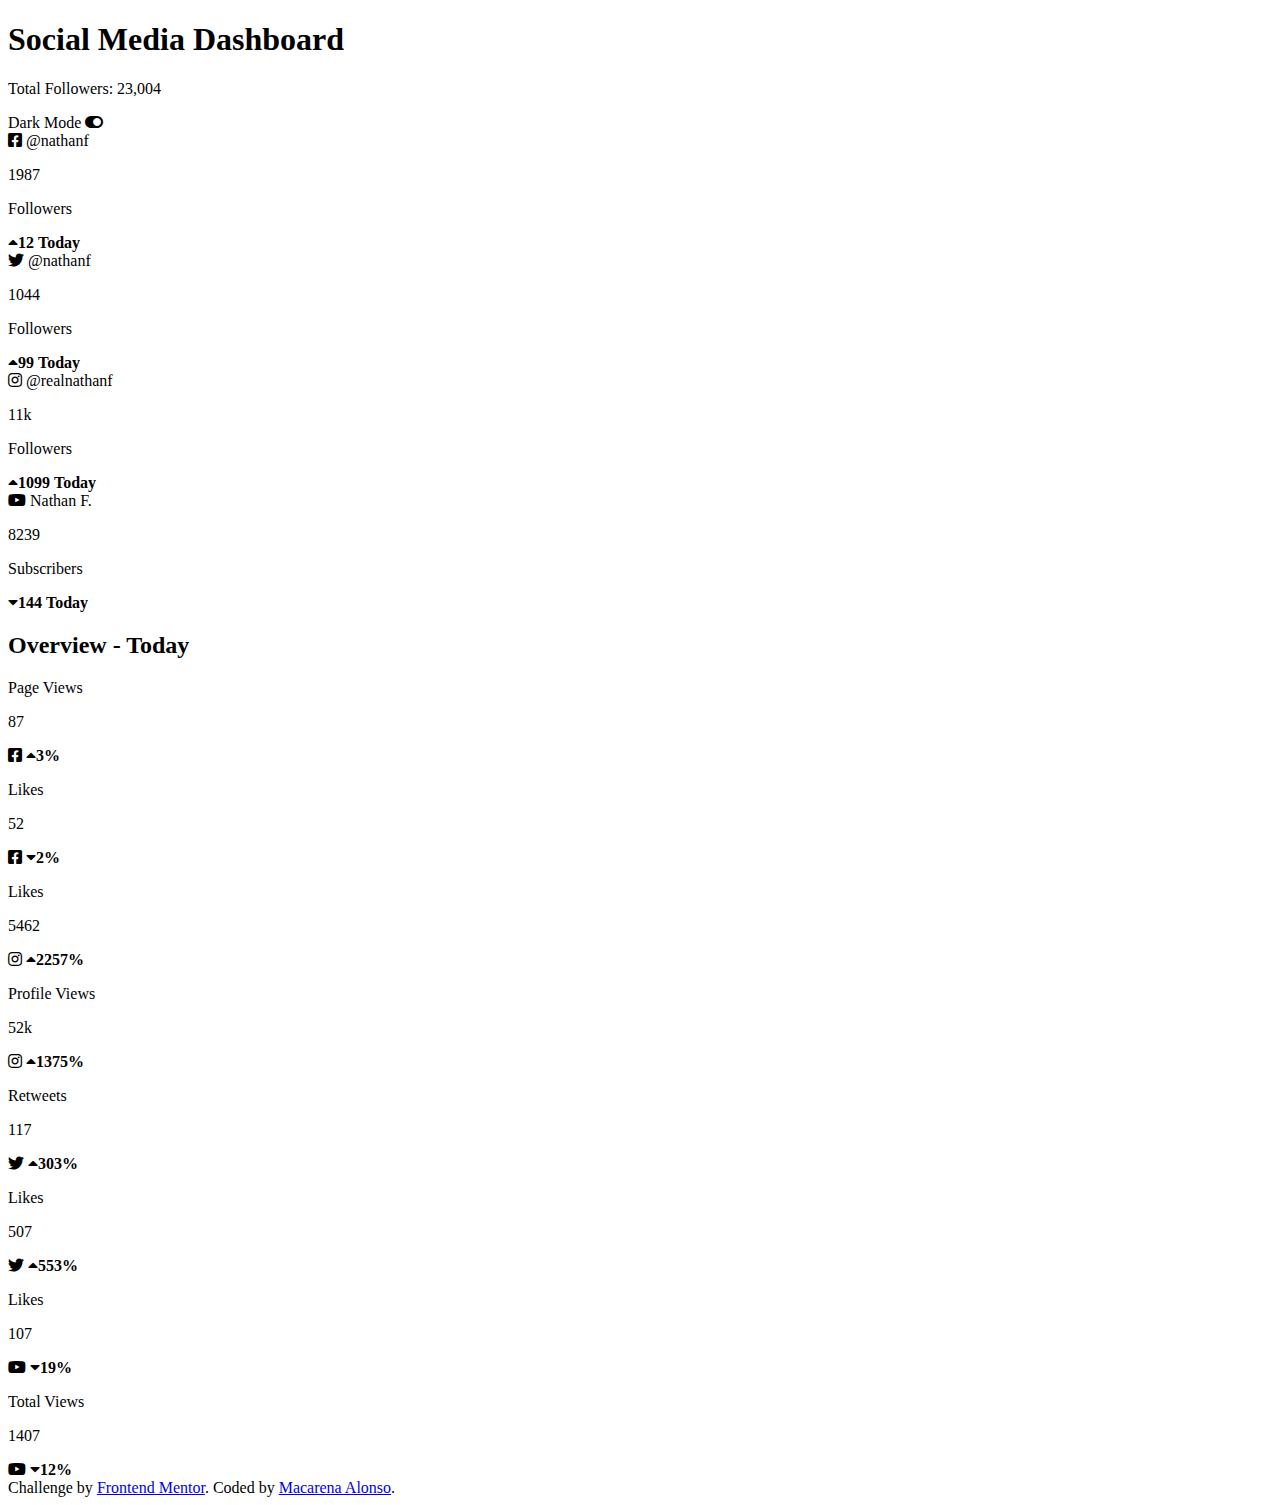
==== index.html @ 667825e0 "Rename file" ====
<!DOCTYPE html>
<html lang="en">
<head>
  <meta charset="UTF-8">
  <meta name="viewport" content="width=device-width, initial-scale=1.0">
  <link rel="stylesheet" type="text/css" href="styles.css">
  <link href="https://fonts.googleapis.com/css2?family=Inter:wght@400;700&display=swap" rel="stylesheet">
  <link rel="stylesheet" href="https://use.fontawesome.com/releases/v5.6.3/css/all.css">
  <!--<link rel="icon" type="image/png" sizes="32x32" href="./images/favicon-32x32.png">-->
  
  <title>Frontend Mentor | [Social media dashboard with theme switcher]</title>

  <!--<style>
    .attribution { font-size: 11px; text-align: center; }
    .attribution a { color: hsl(228, 45%, 44%); }
  </style>-->
</head>

<body>

    <div class=""></div>

    <header>
        <h1 class=" ">Social Media Dashboard</h1>
        <p>Total Followers: 23,004</p>
        <div>
        <span>Dark Mode</span>
        <i class="fas fa-toggle-on"></i>
        </div>
    </header>

    <div>
        <div>
            <div>
                <i class="fab fa-facebook-square"></i>
                <span>@nathanf</span>
            </div>
            <p>1987</p>
            <p>Followers</p>
            <i class="fas fa-caret-up">12 Today</i>
        </div>

        <div>
            <div>
                <i class="fab fa-twitter"></i>
                <span>@nathanf</span>
            </div>
            <p>1044</p>
            <p>Followers</p>
            <i class="fas fa-caret-up">99 Today</i>
        </div>

        <div>
            <div>
                <i class="fab fa-instagram"></i>
                <span>@realnathanf</span>
            </div>
            <p>11k</p>
            <p>Followers</p>
            <i class="fas fa-caret-up">1099 Today</i>
        </div>

        <div>
            <div>
                <i class="fab fa-youtube"></i>
                <span>Nathan F.</span>
            </div>
            <p>8239</p>
            <p>Subscribers</p>
            <i class="fas fa-caret-down">144 Today</i>
        </div>
    </div>
 
    <h2>Overview - Today</h2>

    <div>
        <div>
            <p>Page Views</p>
            <p>87</p>
            <i class="fab fa-facebook-square"></i>
            <i class="fas fa-caret-up">3%</i>
        </div>

        <div>
            <p>Likes</p>
            <p>52</p>
            <i class="fab fa-facebook-square"></i>
            <i class="fas fa-caret-down">2%</i>
        </div>

        <div>
            <p>Likes</p>
            <p>5462</p>
            <i class="fab fa-instagram"></i>
            <i class="fas fa-caret-up">2257%</i>
        </div>

        <div>
            <p>Profile Views</p>
            <p>52k</p>
            <i class="fab fa-instagram"></i>
            <i class="fas fa-caret-up">1375%</i>
        </div>

        <div>
            <p>Retweets</p>
            <p>117</p>
            <i class="fab fa-twitter"></i>
            <i class="fas fa-caret-up">303%</i>
        </div>

        <div>
            <p>Likes</p>
            <p>507</p>
            <i class="fab fa-twitter"></i>
            <i class="fas fa-caret-up">553%</i>
        </div>

        <div>
            <p>Likes</p>
            <p>107</p>
            <i class="fab fa-youtube"></i>
            <i class="fas fa-caret-down">19%</i>
        </div>

        <div>
            <p>Total Views</p>
            <p>1407</p>
            <i class="fab fa-youtube"></i>
            <i class="fas fa-caret-down">12%</i>
        </div>
    </div>


  <div class="attribution">
    Challenge by <a href="https://www.frontendmentor.io?ref=challenge" target="_blank">Frontend Mentor</a>. 
    Coded by <a href="#">Macarena Alonso</a>.
  </div>
</body>
</html>
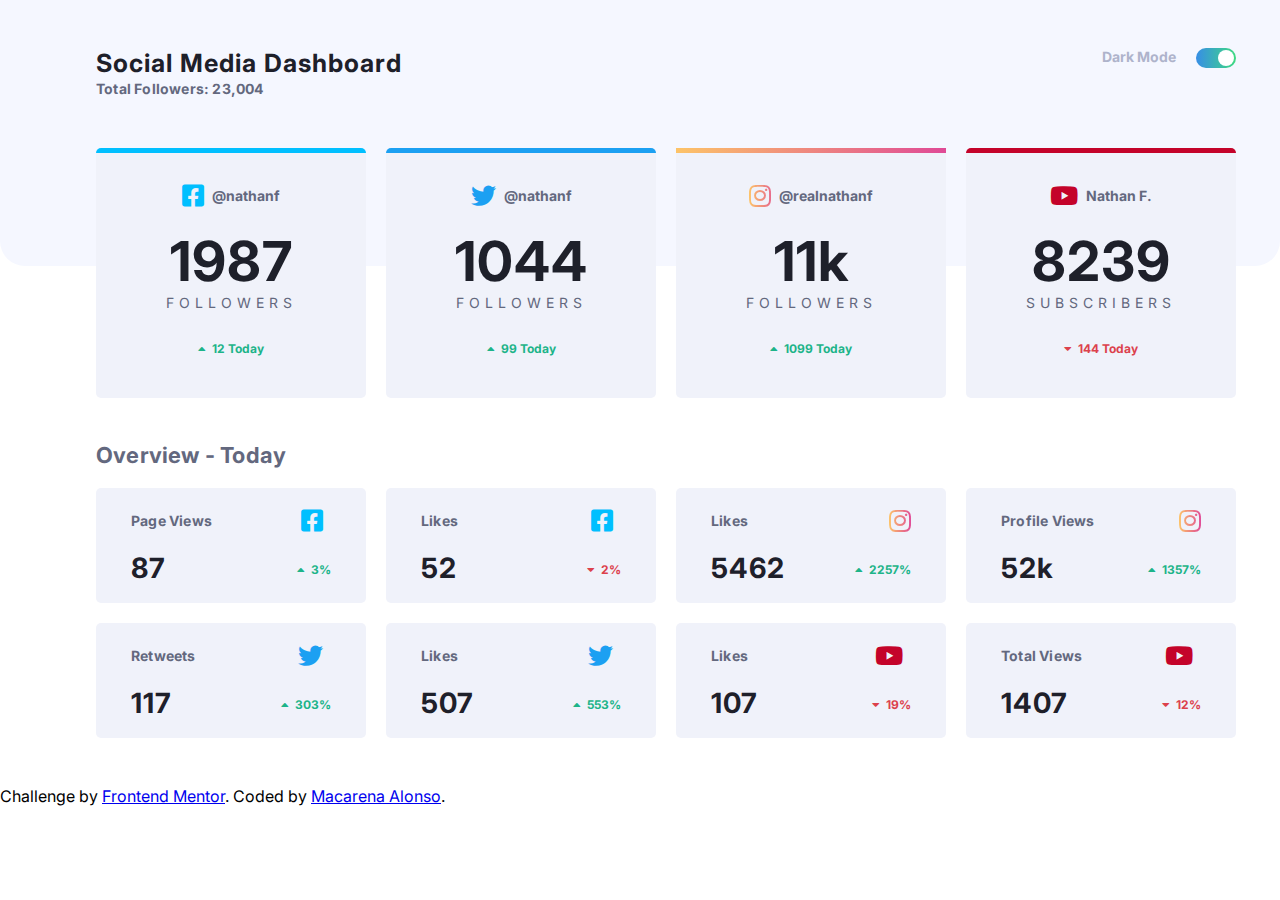
==== commit f53b5d7e: "colors and structure" ====
--- a/index.html
+++ b/index.html
@@ -17,120 +17,186 @@
 </head>
 
 <body>
-
-    <div class=""></div>
-
-    <header>
-        <h1 class=" ">Social Media Dashboard</h1>
-        <p>Total Followers: 23,004</p>
-        <div>
-        <span>Dark Mode</span>
-        <i class="fas fa-toggle-on"></i>
+    <main class="container">
+
+        <h1 >Social Media Dashboard</h1>
+        <p class="sub-header">Total Followers: 23,004</p>
+        <div class="toggle">
+            <p class="toggleText">Dark Mode</p>
+            <button class="switch" id="switch"></button>
         </div>
-    </header>
-
-    <div>
-        <div>
-            <div>
+
+    <div class="cards">
+       <article class="facebook">
+            <div class="profile">
                 <i class="fab fa-facebook-square"></i>
                 <span>@nathanf</span>
             </div>
-            <p>1987</p>
-            <p>Followers</p>
-            <i class="fas fa-caret-up">12 Today</i>
-        </div>
-
-        <div>
-            <div>
+            <p class="number">1987</p>
+            <p class="follower">Followers</p>
+            <div class="today">
+                <i class="fas fa-caret-up"></i>
+                <span> 12 Today</span>
+            </div>
+       </article>
+
+
+        <article class="twitter">
+            <div class="profile">
                 <i class="fab fa-twitter"></i>
                 <span>@nathanf</span>
             </div>
-            <p>1044</p>
-            <p>Followers</p>
-            <i class="fas fa-caret-up">99 Today</i>
-        </div>
-
-        <div>
-            <div>
+            <p class="number">1044</p>
+            <p class="follower">Followers</p>
+            <div class="today">
+                <i class="fas fa-caret-up"></i>
+                <span> 99 Today</span>
+            </div>
+        </article>
+        
+        <article class="instagram">
+            <div class="profile">
                 <i class="fab fa-instagram"></i>
                 <span>@realnathanf</span>
             </div>
-            <p>11k</p>
-            <p>Followers</p>
-            <i class="fas fa-caret-up">1099 Today</i>
-        </div>
-
-        <div>
-            <div>
+            <p class="number">11k</p>
+            <p class="follower">Followers</p>
+            <div class="today">
+                <i class="fas fa-caret-up"></i>
+                <span> 1099 Today</span>
+            </div>
+        </article>
+
+        <article class="youtube">
+            <div class="profile">
                 <i class="fab fa-youtube"></i>
                 <span>Nathan F.</span>
             </div>
-            <p>8239</p>
-            <p>Subscribers</p>
-            <i class="fas fa-caret-down">144 Today</i>
-        </div>
+            <p class="number">8239</p>
+            <p class="follower">Subscribers</p>
+            <div class="today">
+                <i class="fas fa-caret-down"></i>
+                <span> 144 Today</span>
+            </div>
+        </article>
     </div>
  
     <h2>Overview - Today</h2>
 
-    <div>
-        <div>
-            <p>Page Views</p>
-            <p>87</p>
+    <aside class="cardsOverview">
+        <article class="smallCard-fa">
+            <div class="cardTop">
+            <p class="cardHeading">Page Views</p>
             <i class="fab fa-facebook-square"></i>
-            <i class="fas fa-caret-up">3%</i>
-        </div>
-
-        <div>
-            <p>Likes</p>
-            <p>52</p>
+            </div>
+            <div class="cardBottom">
+            <p class="cardNumber">87</p>
+            <div class="upDown">
+                <i class="fas fa-caret-up"></i>
+                <span> 3%</span>
+            </div>
+            </div>
+        </article>
+
+        <article class="smallCard-fa2">
+            <div class="cardTop">
+            <p class="cardHeading">Likes</p>
             <i class="fab fa-facebook-square"></i>
-            <i class="fas fa-caret-down">2%</i>
-        </div>
-
-        <div>
-            <p>Likes</p>
-            <p>5462</p>
+            </div>
+            <div class="cardBottom">
+            <p class="cardNumber">52</p>
+            <div class="upDown">
+                <i class="fas fa-caret-down"></i>
+                <span> 2%</span>
+            </div>
+            </div>
+        </article>
+
+        <article class="smallCard-inst">
+            <div class="cardTop">
+            <p class="cardHeading">Likes</p>
             <i class="fab fa-instagram"></i>
-            <i class="fas fa-caret-up">2257%</i>
-        </div>
-
-        <div>
-            <p>Profile Views</p>
-            <p>52k</p>
+            </div>
+            <div class="cardBottom">
+            <p class="cardNumber">5462</p>
+            <div class="upDown">
+                <i class="fas fa-caret-up"></i>
+                <span> 2257%</span>
+            </div>
+            </div>
+        </article>
+
+        <article class="smallCard-inst2">
+            <div class="cardTop">
+            <p class="cardHeading">Profile Views</p>
             <i class="fab fa-instagram"></i>
-            <i class="fas fa-caret-up">1375%</i>
-        </div>
-
-        <div>
-            <p>Retweets</p>
-            <p>117</p>
+            </div>
+            <div class="cardBottom">
+            <p class="cardNumber">52k</p>
+            <div class="upDown">
+                <i class="fas fa-caret-up"></i>
+                <span> 1357%</span>
+            </div>
+            </div>
+        </article>
+
+        <article class="smallCard-tw">
+            <div class="cardTop">
+            <p class="cardHeading">Retweets</p>
             <i class="fab fa-twitter"></i>
-            <i class="fas fa-caret-up">303%</i>
-        </div>
-
-        <div>
-            <p>Likes</p>
-            <p>507</p>
+            </div>
+            <div class="cardBottom">
+            <p class="cardNumber">117</p>
+            <div class="upDown">
+                <i class="fas fa-caret-up"></i>
+                <span> 303%</span>
+            </div>
+            </div>
+        </article>
+
+        <article class="smallCard-tw2">
+            <div class="cardTop">
+            <p class="cardHeading">Likes</p>
             <i class="fab fa-twitter"></i>
-            <i class="fas fa-caret-up">553%</i>
-        </div>
-
-        <div>
-            <p>Likes</p>
-            <p>107</p>
+            </div>
+            <div class="cardBottom">
+            <p class="cardNumber">507</p>
+            <div class="upDown">
+                <i class="fas fa-caret-up"></i>
+                <span> 553%</span>
+            </div>
+            </div>
+        </article>
+
+        <article class="smallCard-yt">
+            <div class="cardTop">
+            <p class="cardHeading">Likes</p>
             <i class="fab fa-youtube"></i>
-            <i class="fas fa-caret-down">19%</i>
-        </div>
-
-        <div>
-            <p>Total Views</p>
-            <p>1407</p>
+            </div>
+            <div class="cardBottom">
+            <p class="cardNumber">107</p>
+            <div class="upDown">
+                <i class="fas fa-caret-down"></i>
+                <span> 19%</span>
+            </div>
+            </div>
+        </article>
+
+        <article class="smallCard-yt2">
+            <div class="cardTop">
+            <p class="cardHeading">Total Views</p>
             <i class="fab fa-youtube"></i>
-            <i class="fas fa-caret-down">12%</i>
-        </div>
-    </div>
-
+            </div>
+            <div class="cardBottom">
+            <p class="cardNumber">1407</p>
+            <div class="upDown">
+                <i class="fas fa-caret-down"></i>
+                <span> 12%</span>
+            </div>
+            </div>
+        </article>
+
+</main>
 
   <div class="attribution">
     Challenge by <a href="https://www.frontendmentor.io?ref=challenge" target="_blank">Frontend Mentor</a>. 
--- a/styles.css
+++ b/styles.css
@@ -0,0 +1,794 @@
+* {
+  margin: 0;
+  padding: 0; }
+
+body {
+  background: white;
+  position: relative;
+  font-family: 'Inter', sans-serif;
+  margin: 0; }
+
+body:before {
+  margin: 0;
+  content: "";
+  position: absolute;
+  top: 0;
+  bottom: 67%;
+  left: 0;
+  right: 0;
+  background: #f5f7ff;
+  border-bottom-left-radius: 25px;
+  border-bottom-right-radius: 25px;
+  z-index: -1; }
+
+.container {
+  box-sizing: border-box;
+  display: grid;
+  grid-template-columns: repeat(4, 270px);
+  grid-template-rows: 80px 250px 50px 250px;
+  grid-gap: 20px;
+  padding: 3em 6em;
+  max-width: 1200px; }
+  .container h1 {
+    color: #1e202a;
+    font-size: 25px;
+    font-weight: 700;
+    letter-spacing: 1px;
+    grid-column: 1 / span 3;
+    grid-row: 1;
+    justify-self: start;
+    align-self: flex-start; }
+  .container .sub-header {
+    color: #63687e;
+    font-size: 14px;
+    font-weight: 700;
+    grid-column: 1;
+    grid-row: 1;
+    justify-self: start;
+    align-self: center;
+    letter-spacing: 0.2px; }
+  .container .toggle {
+    grid-column: 4;
+    grid-row: 1;
+    justify-self: end;
+    align-self: baseline;
+    color: #aeb3cb;
+    display: flex;
+    flex-flow: row;
+    justify-content: center; }
+    .container .toggle .toggleText {
+      padding-right: 10px;
+      padding-bottom: 10px;
+      font-weight: 700;
+      font-size: 14px;
+      align-self: center; }
+    .container .toggle .switch {
+      padding-bottom: 10px;
+      margin-left: 10px;
+      background-image: linear-gradient(to right, #378EE6, #3EDA81);
+      border-radius: 62em;
+      width: 40px;
+      height: 20px;
+      border: none;
+      position: relative;
+      cursor: pointer;
+      outline: none; }
+    .container .toggle .switch:after {
+      content: "";
+      display: block;
+      width: 16px;
+      height: 16px;
+      background-color: white;
+      position: absolute;
+      top: 2px;
+      bottom: 2px;
+      right: 2px;
+      left: unset;
+      border-radius: 100px; }
+  .container .cards {
+    grid-column: 1 / span 4;
+    grid-row: 2;
+    justify-self: start;
+    align-self: flex-start;
+    display: grid;
+    grid-template-columns: repeat(4, 270px);
+    grid-row: 250px;
+    grid-gap: 20px; }
+    .container .cards .facebook {
+      grid-column: 1;
+      box-sizing: border-box;
+      background-color: #f0f2fa;
+      width: 270px;
+      height: 250px;
+      border-radius: 5px;
+      border-top: 5px solid deepskyblue;
+      padding: 30px 50px; }
+      .container .cards .facebook .profile {
+        display: flex;
+        flex-flow: row nowrap;
+        justify-content: center;
+        align-items: center; }
+        .container .cards .facebook .profile i {
+          color: deepskyblue;
+          font-size: 25px;
+          padding-right: 8px; }
+        .container .cards .facebook .profile span {
+          color: #63687e;
+          font-size: 14px;
+          font-weight: 700; }
+      .container .cards .facebook .number {
+        color: #1e202a;
+        font-size: 55px;
+        font-weight: 700;
+        letter-spacing: 1px;
+        text-align: center;
+        padding-top: 20px; }
+      .container .cards .facebook .follower {
+        color: #63687e;
+        font-size: 14px;
+        text-transform: uppercase;
+        font-weight: 400;
+        letter-spacing: 5px;
+        text-align: center; }
+      .container .cards .facebook .today {
+        display: flex;
+        flex-flow: row nowrap;
+        justify-content: center;
+        align-items: center;
+        padding-top: 30px; }
+        .container .cards .facebook .today i {
+          color: #1db489;
+          font-size: 12px;
+          padding-right: 6px; }
+        .container .cards .facebook .today span {
+          color: #1db489;
+          font-size: 12px;
+          font-weight: 700; }
+    .container .cards .twitter {
+      grid-column: 2;
+      box-sizing: border-box;
+      background-color: #f0f2fa;
+      width: 270px;
+      height: 250px;
+      border-radius: 5px;
+      border-top: 5px solid #1ca0f2;
+      padding: 30px 50px; }
+      .container .cards .twitter .profile {
+        display: flex;
+        flex-flow: row nowrap;
+        justify-content: center;
+        align-items: center; }
+        .container .cards .twitter .profile i {
+          color: #1ca0f2;
+          font-size: 25px;
+          padding-right: 8px; }
+        .container .cards .twitter .profile span {
+          color: #63687e;
+          font-size: 14px;
+          font-weight: 700; }
+      .container .cards .twitter .number {
+        color: #1e202a;
+        font-size: 55px;
+        font-weight: 700;
+        letter-spacing: 1px;
+        text-align: center;
+        padding-top: 20px; }
+      .container .cards .twitter .follower {
+        color: #63687e;
+        font-size: 14px;
+        text-transform: uppercase;
+        font-weight: 400;
+        letter-spacing: 5px;
+        text-align: center; }
+      .container .cards .twitter .today {
+        display: flex;
+        flex-flow: row nowrap;
+        justify-content: center;
+        align-items: center;
+        padding-top: 30px; }
+        .container .cards .twitter .today i {
+          color: #1db489;
+          font-size: 12px;
+          padding-right: 6px; }
+        .container .cards .twitter .today span {
+          color: #1db489;
+          font-size: 12px;
+          font-weight: 700; }
+    .container .cards .instagram {
+      grid-column: 3;
+      box-sizing: border-box;
+      background-color: #f0f2fa;
+      width: 270px;
+      height: 250px;
+      border-radius: 5px;
+      border-top: 5px solid;
+      border-image: linear-gradient(to right, #FDC468, #DF4996);
+      border-image-slice: 1;
+      padding: 30px 50px; }
+      .container .cards .instagram .profile {
+        display: flex;
+        flex-flow: row nowrap;
+        justify-content: center;
+        align-items: center; }
+        .container .cards .instagram .profile i {
+          color: #DF4996;
+          background: linear-gradient(to right, #FDC468, #DF4996);
+          -webkit-background-clip: text;
+          -moz-background-clip: text;
+          -webkit-text-fill-color: transparent;
+          -moz-text-fill-color: transparent;
+          font-size: 25px;
+          padding-right: 8px; }
+        .container .cards .instagram .profile span {
+          color: #63687e;
+          font-size: 14px;
+          font-weight: 700; }
+      .container .cards .instagram .number {
+        color: #1e202a;
+        font-size: 55px;
+        font-weight: 700;
+        letter-spacing: 1px;
+        text-align: center;
+        padding-top: 20px; }
+      .container .cards .instagram .follower {
+        color: #63687e;
+        font-size: 14px;
+        text-transform: uppercase;
+        font-weight: 400;
+        letter-spacing: 5px;
+        text-align: center; }
+      .container .cards .instagram .today {
+        display: flex;
+        flex-flow: row nowrap;
+        justify-content: center;
+        align-items: center;
+        padding-top: 30px; }
+        .container .cards .instagram .today i {
+          color: #1db489;
+          font-size: 12px;
+          padding-right: 6px; }
+        .container .cards .instagram .today span {
+          color: #1db489;
+          font-size: 12px;
+          font-weight: 700; }
+    .container .cards .youtube {
+      grid-column: 4;
+      box-sizing: border-box;
+      background-color: #f0f2fa;
+      width: 270px;
+      height: 250px;
+      border-radius: 5px;
+      border-top: 5px solid #c4032a;
+      padding: 30px 50px; }
+      .container .cards .youtube .profile {
+        display: flex;
+        flex-flow: row nowrap;
+        justify-content: center;
+        align-items: center; }
+        .container .cards .youtube .profile i {
+          color: #c4032a;
+          font-size: 25px;
+          padding-right: 8px; }
+        .container .cards .youtube .profile span {
+          color: #63687e;
+          font-size: 14px;
+          font-weight: 700; }
+      .container .cards .youtube .number {
+        color: #1e202a;
+        font-size: 55px;
+        font-weight: 700;
+        letter-spacing: 1px;
+        text-align: center;
+        padding-top: 20px; }
+      .container .cards .youtube .follower {
+        color: #63687e;
+        font-size: 14px;
+        text-transform: uppercase;
+        font-weight: 400;
+        letter-spacing: 5px;
+        text-align: center; }
+      .container .cards .youtube .today {
+        display: flex;
+        flex-flow: row nowrap;
+        justify-content: center;
+        align-items: center;
+        padding-top: 30px; }
+        .container .cards .youtube .today i {
+          color: #dc414c;
+          font-size: 12px;
+          padding-right: 6px; }
+        .container .cards .youtube .today span {
+          color: #dc414c;
+          font-size: 12px;
+          font-weight: 700; }
+  .container h2 {
+    color: #63687e;
+    font-size: 22px;
+    font-weight: 700;
+    grid-column: 1;
+    grid-row: 3;
+    justify-self: start;
+    align-self: flex-end;
+    padding-top: 15px;
+    letter-spacing: 0.2px; }
+  .container .cardsOverview {
+    grid-column: 1 / span 4;
+    grid-row: 4;
+    justify-self: start;
+    align-self: flex-start;
+    display: grid;
+    grid-template-columns: repeat(4, 270px);
+    grid-template-rows: repeat(2, 115px);
+    grid-gap: 20px; }
+    .container .cardsOverview .smallCard-fa {
+      grid-column: 1;
+      grid-row: 1;
+      box-sizing: border-box;
+      background-color: #f0f2fa;
+      width: 270px;
+      height: 115px;
+      border-radius: 5px;
+      padding: 20px 35px; }
+      .container .cardsOverview .smallCard-fa .cardTop {
+        display: flex;
+        flex-flow: row nowrap;
+        justify-content: space-between;
+        align-items: center; }
+        .container .cardsOverview .smallCard-fa .cardTop .cardHeading {
+          color: #63687e;
+          font-size: 14px;
+          font-weight: 700;
+          grid-column: 1;
+          grid-row: 1;
+          justify-self: start;
+          align-self: center;
+          letter-spacing: 0.2px; }
+        .container .cardsOverview .smallCard-fa .cardTop i {
+          color: deepskyblue;
+          font-size: 25px;
+          padding-right: 8px; }
+      .container .cardsOverview .smallCard-fa .cardBottom {
+        display: flex;
+        flex-flow: row nowrap;
+        justify-content: space-between;
+        align-items: center;
+        padding-top: 18px; }
+        .container .cardsOverview .smallCard-fa .cardBottom .cardNumber {
+          color: #1e202a;
+          font-size: 28px;
+          font-weight: 700;
+          letter-spacing: 1px;
+          text-align: left; }
+        .container .cardsOverview .smallCard-fa .cardBottom .upDown {
+          display: flex;
+          flex-flow: row nowrap;
+          justify-content: center;
+          align-items: center;
+          padding-top: 3px; }
+          .container .cardsOverview .smallCard-fa .cardBottom .upDown i {
+            color: #1db489;
+            font-size: 12px;
+            padding-right: 6px; }
+          .container .cardsOverview .smallCard-fa .cardBottom .upDown span {
+            color: #1db489;
+            font-size: 12px;
+            font-weight: 700; }
+    .container .cardsOverview .smallCard-fa2 {
+      grid-column: 2;
+      grid-row: 1;
+      box-sizing: border-box;
+      background-color: #f0f2fa;
+      width: 270px;
+      height: 115px;
+      border-radius: 5px;
+      padding: 20px 35px; }
+      .container .cardsOverview .smallCard-fa2 .cardTop {
+        display: flex;
+        flex-flow: row nowrap;
+        justify-content: space-between;
+        align-items: center; }
+        .container .cardsOverview .smallCard-fa2 .cardTop .cardHeading {
+          color: #63687e;
+          font-size: 14px;
+          font-weight: 700;
+          grid-column: 1;
+          grid-row: 1;
+          justify-self: start;
+          align-self: center;
+          letter-spacing: 0.2px; }
+        .container .cardsOverview .smallCard-fa2 .cardTop i {
+          color: deepskyblue;
+          font-size: 25px;
+          padding-right: 8px; }
+      .container .cardsOverview .smallCard-fa2 .cardBottom {
+        display: flex;
+        flex-flow: row nowrap;
+        justify-content: space-between;
+        align-items: center;
+        padding-top: 18px; }
+        .container .cardsOverview .smallCard-fa2 .cardBottom .cardNumber {
+          color: #1e202a;
+          font-size: 28px;
+          font-weight: 700;
+          letter-spacing: 1px;
+          text-align: left; }
+        .container .cardsOverview .smallCard-fa2 .cardBottom .upDown {
+          display: flex;
+          flex-flow: row nowrap;
+          justify-content: center;
+          align-items: center;
+          padding-top: 3px; }
+          .container .cardsOverview .smallCard-fa2 .cardBottom .upDown i {
+            color: #dc414c;
+            font-size: 12px;
+            padding-right: 6px; }
+          .container .cardsOverview .smallCard-fa2 .cardBottom .upDown span {
+            color: #dc414c;
+            font-size: 12px;
+            font-weight: 700; }
+    .container .cardsOverview .smallCard-inst {
+      grid-column: 3;
+      grid-row: 1;
+      box-sizing: border-box;
+      background-color: #f0f2fa;
+      width: 270px;
+      height: 115px;
+      border-radius: 5px;
+      padding: 20px 35px; }
+      .container .cardsOverview .smallCard-inst .cardTop {
+        display: flex;
+        flex-flow: row nowrap;
+        justify-content: space-between;
+        align-items: center; }
+        .container .cardsOverview .smallCard-inst .cardTop .cardHeading {
+          color: #63687e;
+          font-size: 14px;
+          font-weight: 700;
+          grid-column: 1;
+          grid-row: 1;
+          justify-self: start;
+          align-self: center;
+          letter-spacing: 0.2px; }
+        .container .cardsOverview .smallCard-inst .cardTop i {
+          color: #DF4996;
+          background: linear-gradient(to right, #FDC468, #DF4996);
+          -webkit-background-clip: text;
+          -moz-background-clip: text;
+          -webkit-text-fill-color: transparent;
+          -moz-text-fill-color: transparent;
+          font-size: 25px; }
+      .container .cardsOverview .smallCard-inst .cardBottom {
+        display: flex;
+        flex-flow: row nowrap;
+        justify-content: space-between;
+        align-items: center;
+        padding-top: 18px; }
+        .container .cardsOverview .smallCard-inst .cardBottom .cardNumber {
+          color: #1e202a;
+          font-size: 28px;
+          font-weight: 700;
+          letter-spacing: 1px;
+          text-align: left; }
+        .container .cardsOverview .smallCard-inst .cardBottom .upDown {
+          display: flex;
+          flex-flow: row nowrap;
+          justify-content: center;
+          align-items: center;
+          padding-top: 3px; }
+          .container .cardsOverview .smallCard-inst .cardBottom .upDown i {
+            color: #1db489;
+            font-size: 12px;
+            padding-right: 6px; }
+          .container .cardsOverview .smallCard-inst .cardBottom .upDown span {
+            color: #1db489;
+            font-size: 12px;
+            font-weight: 700; }
+    .container .cardsOverview .smallCard-inst2 {
+      grid-column: 4;
+      grid-row: 1;
+      box-sizing: border-box;
+      background-color: #f0f2fa;
+      width: 270px;
+      height: 115px;
+      border-radius: 5px;
+      padding: 20px 35px; }
+      .container .cardsOverview .smallCard-inst2 .cardTop {
+        display: flex;
+        flex-flow: row nowrap;
+        justify-content: space-between;
+        align-items: center; }
+        .container .cardsOverview .smallCard-inst2 .cardTop .cardHeading {
+          color: #63687e;
+          font-size: 14px;
+          font-weight: 700;
+          grid-column: 1;
+          grid-row: 1;
+          justify-self: start;
+          align-self: center;
+          letter-spacing: 0.2px; }
+        .container .cardsOverview .smallCard-inst2 .cardTop i {
+          color: #DF4996;
+          background: linear-gradient(to right, #FDC468, #DF4996);
+          -webkit-background-clip: text;
+          -moz-background-clip: text;
+          -webkit-text-fill-color: transparent;
+          -moz-text-fill-color: transparent;
+          font-size: 25px; }
+      .container .cardsOverview .smallCard-inst2 .cardBottom {
+        display: flex;
+        flex-flow: row nowrap;
+        justify-content: space-between;
+        align-items: center;
+        padding-top: 18px; }
+        .container .cardsOverview .smallCard-inst2 .cardBottom .cardNumber {
+          color: #1e202a;
+          font-size: 28px;
+          font-weight: 700;
+          letter-spacing: 1px;
+          text-align: left; }
+        .container .cardsOverview .smallCard-inst2 .cardBottom .upDown {
+          display: flex;
+          flex-flow: row nowrap;
+          justify-content: center;
+          align-items: center;
+          padding-top: 3px; }
+          .container .cardsOverview .smallCard-inst2 .cardBottom .upDown i {
+            color: #1db489;
+            font-size: 12px;
+            padding-right: 6px; }
+          .container .cardsOverview .smallCard-inst2 .cardBottom .upDown span {
+            color: #1db489;
+            font-size: 12px;
+            font-weight: 700; }
+    .container .cardsOverview .smallCard-tw {
+      grid-column: 1;
+      grid-row: 2;
+      box-sizing: border-box;
+      background-color: #f0f2fa;
+      width: 270px;
+      height: 115px;
+      border-radius: 5px;
+      padding: 20px 35px; }
+      .container .cardsOverview .smallCard-tw .cardTop {
+        display: flex;
+        flex-flow: row nowrap;
+        justify-content: space-between;
+        align-items: center; }
+        .container .cardsOverview .smallCard-tw .cardTop .cardHeading {
+          color: #63687e;
+          font-size: 14px;
+          font-weight: 700;
+          grid-column: 1;
+          grid-row: 1;
+          justify-self: start;
+          align-self: center;
+          letter-spacing: 0.2px; }
+        .container .cardsOverview .smallCard-tw .cardTop i {
+          color: #1ca0f2;
+          font-size: 25px;
+          padding-right: 8px; }
+      .container .cardsOverview .smallCard-tw .cardBottom {
+        display: flex;
+        flex-flow: row nowrap;
+        justify-content: space-between;
+        align-items: center;
+        padding-top: 18px; }
+        .container .cardsOverview .smallCard-tw .cardBottom .cardNumber {
+          color: #1e202a;
+          font-size: 28px;
+          font-weight: 700;
+          letter-spacing: 1px;
+          text-align: left; }
+        .container .cardsOverview .smallCard-tw .cardBottom .upDown {
+          display: flex;
+          flex-flow: row nowrap;
+          justify-content: center;
+          align-items: center;
+          padding-top: 3px; }
+          .container .cardsOverview .smallCard-tw .cardBottom .upDown i {
+            color: #1db489;
+            font-size: 12px;
+            padding-right: 6px; }
+          .container .cardsOverview .smallCard-tw .cardBottom .upDown span {
+            color: #1db489;
+            font-size: 12px;
+            font-weight: 700; }
+    .container .cardsOverview .smallCard-tw2 {
+      grid-column: 2;
+      grid-row: 2;
+      box-sizing: border-box;
+      background-color: #f0f2fa;
+      width: 270px;
+      height: 115px;
+      border-radius: 5px;
+      padding: 20px 35px; }
+      .container .cardsOverview .smallCard-tw2 .cardTop {
+        display: flex;
+        flex-flow: row nowrap;
+        justify-content: space-between;
+        align-items: center; }
+        .container .cardsOverview .smallCard-tw2 .cardTop .cardHeading {
+          color: #63687e;
+          font-size: 14px;
+          font-weight: 700;
+          grid-column: 1;
+          grid-row: 1;
+          justify-self: start;
+          align-self: center;
+          letter-spacing: 0.2px; }
+        .container .cardsOverview .smallCard-tw2 .cardTop i {
+          color: #1ca0f2;
+          font-size: 25px;
+          padding-right: 8px; }
+      .container .cardsOverview .smallCard-tw2 .cardBottom {
+        display: flex;
+        flex-flow: row nowrap;
+        justify-content: space-between;
+        align-items: center;
+        padding-top: 18px; }
+        .container .cardsOverview .smallCard-tw2 .cardBottom .cardNumber {
+          color: #1e202a;
+          font-size: 28px;
+          font-weight: 700;
+          letter-spacing: 1px;
+          text-align: left; }
+        .container .cardsOverview .smallCard-tw2 .cardBottom .upDown {
+          display: flex;
+          flex-flow: row nowrap;
+          justify-content: center;
+          align-items: center;
+          padding-top: 3px; }
+          .container .cardsOverview .smallCard-tw2 .cardBottom .upDown i {
+            color: #1db489;
+            font-size: 12px;
+            padding-right: 6px; }
+          .container .cardsOverview .smallCard-tw2 .cardBottom .upDown span {
+            color: #1db489;
+            font-size: 12px;
+            font-weight: 700; }
+    .container .cardsOverview .smallCard-yt {
+      grid-column: 3;
+      grid-row: 2;
+      box-sizing: border-box;
+      background-color: #f0f2fa;
+      width: 270px;
+      height: 115px;
+      border-radius: 5px;
+      padding: 20px 35px; }
+      .container .cardsOverview .smallCard-yt .cardTop {
+        display: flex;
+        flex-flow: row nowrap;
+        justify-content: space-between;
+        align-items: center; }
+        .container .cardsOverview .smallCard-yt .cardTop .cardHeading {
+          color: #63687e;
+          font-size: 14px;
+          font-weight: 700;
+          grid-column: 1;
+          grid-row: 1;
+          justify-self: start;
+          align-self: center;
+          letter-spacing: 0.2px; }
+        .container .cardsOverview .smallCard-yt .cardTop i {
+          color: #c4032a;
+          font-size: 25px;
+          padding-right: 8px; }
+      .container .cardsOverview .smallCard-yt .cardBottom {
+        display: flex;
+        flex-flow: row nowrap;
+        justify-content: space-between;
+        align-items: center;
+        padding-top: 18px; }
+        .container .cardsOverview .smallCard-yt .cardBottom .cardNumber {
+          color: #1e202a;
+          font-size: 28px;
+          font-weight: 700;
+          letter-spacing: 1px;
+          text-align: left; }
+        .container .cardsOverview .smallCard-yt .cardBottom .upDown {
+          display: flex;
+          flex-flow: row nowrap;
+          justify-content: center;
+          align-items: center;
+          padding-top: 3px; }
+          .container .cardsOverview .smallCard-yt .cardBottom .upDown i {
+            color: #dc414c;
+            font-size: 12px;
+            padding-right: 6px; }
+          .container .cardsOverview .smallCard-yt .cardBottom .upDown span {
+            color: #dc414c;
+            font-size: 12px;
+            font-weight: 700; }
+    .container .cardsOverview .smallCard-yt2 {
+      grid-column: 4;
+      grid-row: 2;
+      box-sizing: border-box;
+      background-color: #f0f2fa;
+      width: 270px;
+      height: 115px;
+      border-radius: 5px;
+      padding: 20px 35px; }
+      .container .cardsOverview .smallCard-yt2 .cardTop {
+        display: flex;
+        flex-flow: row nowrap;
+        justify-content: space-between;
+        align-items: center; }
+        .container .cardsOverview .smallCard-yt2 .cardTop .cardHeading {
+          color: #63687e;
+          font-size: 14px;
+          font-weight: 700;
+          grid-column: 1;
+          grid-row: 1;
+          justify-self: start;
+          align-self: center;
+          letter-spacing: 0.2px; }
+        .container .cardsOverview .smallCard-yt2 .cardTop i {
+          color: #c4032a;
+          font-size: 25px;
+          padding-right: 8px; }
+      .container .cardsOverview .smallCard-yt2 .cardBottom {
+        display: flex;
+        flex-flow: row nowrap;
+        justify-content: space-between;
+        align-items: center;
+        padding-top: 18px; }
+        .container .cardsOverview .smallCard-yt2 .cardBottom .cardNumber {
+          color: #1e202a;
+          font-size: 28px;
+          font-weight: 700;
+          letter-spacing: 1px;
+          text-align: left; }
+        .container .cardsOverview .smallCard-yt2 .cardBottom .upDown {
+          display: flex;
+          flex-flow: row nowrap;
+          justify-content: center;
+          align-items: center;
+          padding-top: 3px; }
+          .container .cardsOverview .smallCard-yt2 .cardBottom .upDown i {
+            color: #dc414c;
+            font-size: 12px;
+            padding-right: 6px; }
+          .container .cardsOverview .smallCard-yt2 .cardBottom .upDown span {
+            color: #dc414c;
+            font-size: 12px;
+            font-weight: 700; }
+  .container .facebook:hover {
+    background-color: #e2e4e4;
+    cursor: pointer; }
+  .container .twitter:hover {
+    background-color: #e2e4e4;
+    cursor: pointer; }
+  .container .instagram:hover {
+    background-color: #e2e4e4;
+    cursor: pointer; }
+  .container .youtube:hover {
+    background-color: #e2e4e4;
+    cursor: pointer; }
+  .container .smallCard-fa:hover {
+    background-color: #e2e4e4;
+    cursor: pointer; }
+  .container .smallCard-fa2:hover {
+    background-color: #e2e4e4;
+    cursor: pointer; }
+  .container .smallCard-inst:hover {
+    background-color: #e2e4e4;
+    cursor: pointer; }
+  .container .smallCard-inst2:hover {
+    background-color: #e2e4e4;
+    cursor: pointer; }
+  .container .smallCard-tw:hover {
+    background-color: #e2e4e4;
+    cursor: pointer; }
+  .container .smallCard-tw2:hover {
+    background-color: #e2e4e4;
+    cursor: pointer; }
+  .container .smallCard-yt:hover {
+    background-color: #e2e4e4;
+    cursor: pointer; }
+  .container .smallCard-yt2:hover {
+    background-color: #e2e4e4;
+    cursor: pointer; }
+
+/*@media only screen and (max-width: 767px){}
+
+@media (min-width: 1024px) and (max-width: 1600px){}*/
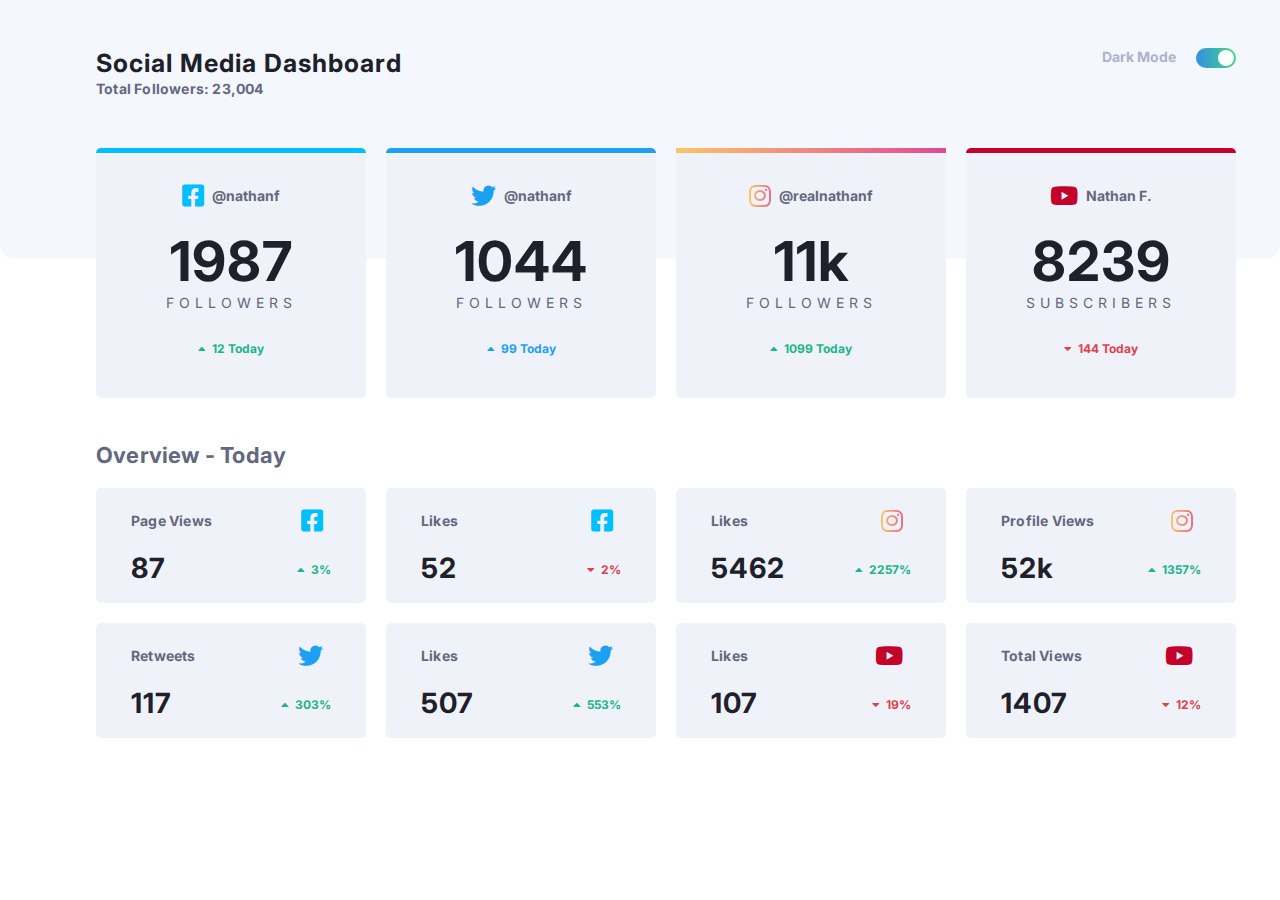
==== commit c58efe4a: "scss purged" ====
--- a/index.html
+++ b/index.html
@@ -198,9 +198,5 @@
 
 </main>
 
-  <div class="attribution">
-    Challenge by <a href="https://www.frontendmentor.io?ref=challenge" target="_blank">Frontend Mentor</a>. 
-    Coded by <a href="#">Macarena Alonso</a>.
-  </div>
 </body>
 </html>--- a/styles.css
+++ b/styles.css
@@ -17,8 +17,8 @@
   left: 0;
   right: 0;
   background: #f5f7ff;
-  border-bottom-left-radius: 25px;
-  border-bottom-right-radius: 25px;
+  border-bottom-left-radius: 15px;
+  border-bottom-right-radius: 15px;
   z-index: -1; }
 
 .container {
@@ -101,8 +101,8 @@
       width: 270px;
       height: 250px;
       border-radius: 5px;
-      border-top: 5px solid deepskyblue;
-      padding: 30px 50px; }
+      padding: 30px 50px;
+      border-top: 5px solid deepskyblue; }
       .container .cards .facebook .profile {
         display: flex;
         flex-flow: row nowrap;
@@ -151,8 +151,8 @@
       width: 270px;
       height: 250px;
       border-radius: 5px;
-      border-top: 5px solid #1ca0f2;
-      padding: 30px 50px; }
+      padding: 30px 50px;
+      border-top: 5px solid #1ca0f2; }
       .container .cards .twitter .profile {
         display: flex;
         flex-flow: row nowrap;
@@ -187,11 +187,11 @@
         align-items: center;
         padding-top: 30px; }
         .container .cards .twitter .today i {
-          color: #1db489;
+          color: #1ca0f2;
           font-size: 12px;
           padding-right: 6px; }
         .container .cards .twitter .today span {
-          color: #1db489;
+          color: #1ca0f2;
           font-size: 12px;
           font-weight: 700; }
     .container .cards .instagram {
@@ -201,10 +201,10 @@
       width: 270px;
       height: 250px;
       border-radius: 5px;
+      padding: 30px 50px;
       border-top: 5px solid;
       border-image: linear-gradient(to right, #FDC468, #DF4996);
-      border-image-slice: 1;
-      padding: 30px 50px; }
+      border-image-slice: 1; }
       .container .cards .instagram .profile {
         display: flex;
         flex-flow: row nowrap;
@@ -258,8 +258,8 @@
       width: 270px;
       height: 250px;
       border-radius: 5px;
-      border-top: 5px solid #c4032a;
-      padding: 30px 50px; }
+      padding: 30px 50px;
+      border-top: 5px solid #c4032a; }
       .container .cards .youtube .profile {
         display: flex;
         flex-flow: row nowrap;
@@ -338,11 +338,11 @@
           color: #63687e;
           font-size: 14px;
           font-weight: 700;
-          grid-column: 1;
-          grid-row: 1;
           justify-self: start;
           align-self: center;
-          letter-spacing: 0.2px; }
+          letter-spacing: 0.2px;
+          grid-column: 1;
+          grid-row: 1; }
         .container .cardsOverview .smallCard-fa .cardTop i {
           color: deepskyblue;
           font-size: 25px;
@@ -391,8 +391,6 @@
           color: #63687e;
           font-size: 14px;
           font-weight: 700;
-          grid-column: 1;
-          grid-row: 1;
           justify-self: start;
           align-self: center;
           letter-spacing: 0.2px; }
@@ -444,19 +442,18 @@
           color: #63687e;
           font-size: 14px;
           font-weight: 700;
-          grid-column: 1;
-          grid-row: 1;
           justify-self: start;
           align-self: center;
           letter-spacing: 0.2px; }
         .container .cardsOverview .smallCard-inst .cardTop i {
+          font-size: 25px;
+          padding-right: 8px;
           color: #DF4996;
           background: linear-gradient(to right, #FDC468, #DF4996);
           -webkit-background-clip: text;
           -moz-background-clip: text;
           -webkit-text-fill-color: transparent;
-          -moz-text-fill-color: transparent;
-          font-size: 25px; }
+          -moz-text-fill-color: transparent; }
       .container .cardsOverview .smallCard-inst .cardBottom {
         display: flex;
         flex-flow: row nowrap;
@@ -501,19 +498,18 @@
           color: #63687e;
           font-size: 14px;
           font-weight: 700;
-          grid-column: 1;
-          grid-row: 1;
           justify-self: start;
           align-self: center;
           letter-spacing: 0.2px; }
         .container .cardsOverview .smallCard-inst2 .cardTop i {
+          font-size: 25px;
+          padding-right: 8px;
           color: #DF4996;
           background: linear-gradient(to right, #FDC468, #DF4996);
           -webkit-background-clip: text;
           -moz-background-clip: text;
           -webkit-text-fill-color: transparent;
-          -moz-text-fill-color: transparent;
-          font-size: 25px; }
+          -moz-text-fill-color: transparent; }
       .container .cardsOverview .smallCard-inst2 .cardBottom {
         display: flex;
         flex-flow: row nowrap;
@@ -558,8 +554,6 @@
           color: #63687e;
           font-size: 14px;
           font-weight: 700;
-          grid-column: 1;
-          grid-row: 1;
           justify-self: start;
           align-self: center;
           letter-spacing: 0.2px; }
@@ -611,8 +605,6 @@
           color: #63687e;
           font-size: 14px;
           font-weight: 700;
-          grid-column: 1;
-          grid-row: 1;
           justify-self: start;
           align-self: center;
           letter-spacing: 0.2px; }
@@ -664,8 +656,6 @@
           color: #63687e;
           font-size: 14px;
           font-weight: 700;
-          grid-column: 1;
-          grid-row: 1;
           justify-self: start;
           align-self: center;
           letter-spacing: 0.2px; }
@@ -717,8 +707,6 @@
           color: #63687e;
           font-size: 14px;
           font-weight: 700;
-          grid-column: 1;
-          grid-row: 1;
           justify-self: start;
           align-self: center;
           letter-spacing: 0.2px; }
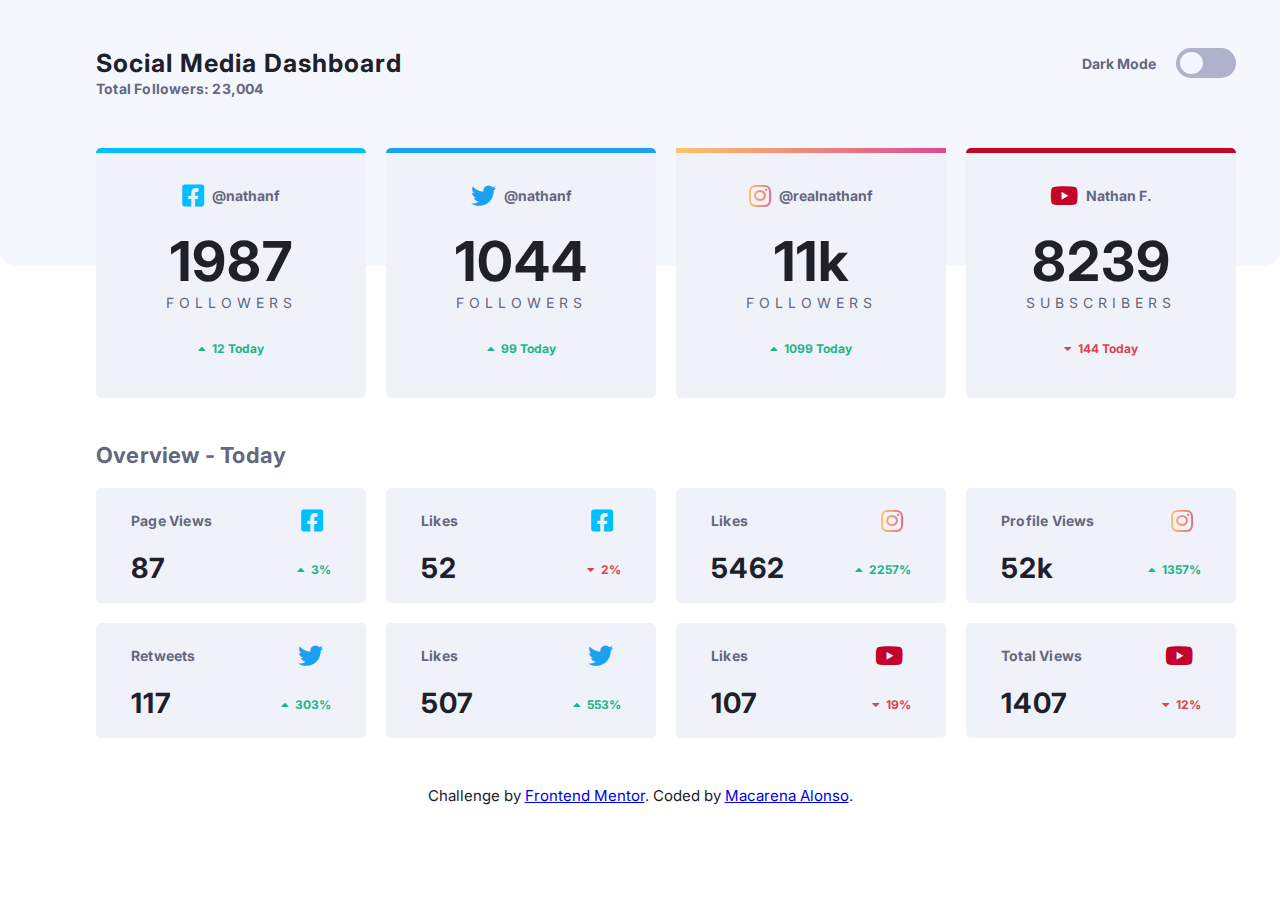
==== commit 06ebf573: "dark mode" ====
--- a/index.html
+++ b/index.html
@@ -21,9 +21,12 @@
 
         <h1 >Social Media Dashboard</h1>
         <p class="sub-header">Total Followers: 23,004</p>
-        <div class="toggle">
-            <p class="toggleText">Dark Mode</p>
-            <button class="switch" id="switch"></button>
+        <div class="theme-switch-wrapper">
+            <p>Dark Mode</p>
+            <label class="theme-switch" for="checkbox">
+                <input type="checkbox" id="checkbox" />
+                <div class="slider round"></div>
+          </label>
         </div>
 
     <div class="cards">
@@ -198,5 +201,25 @@
 
 </main>
 
+<div class="attribution">
+    Challenge by <a href="https://www.frontendmentor.io?ref=challenge" target="_blank"> Frontend Mentor</a>.
+    Coded by  <a href="https://alonsomacarena.github.io/Social-media-dashboard-with-theme-switcher/"> Macarena Alonso</a>.
+  </div>
+
+<script>   
+const toggleSwitch = document.querySelector('.theme-switch input[type="checkbox"]');
+
+function switchTheme(e) {
+    if (e.target.checked) {
+        document.documentElement.setAttribute('data-theme', 'dark');
+    }
+    else {
+        document.documentElement.setAttribute('data-theme', 'light');
+    }    
+}
+
+toggleSwitch.addEventListener('change', switchTheme, false);
+</script>  
+
 </body>
 </html>--- a/styles.css
+++ b/styles.css
@@ -2,8 +2,38 @@
   margin: 0;
   padding: 0; }
 
+:root {
+  --color-facebook: hsl(195, 100%, 50%);
+  --color-twitter:hsl(203, 89%, 53%);
+  --color-instagram: linear-gradient(to right, #FDC468, #DF4996);
+  --color-youtube: hsl(348, 97%, 39%);
+  --color-up:hsl(163, 72%, 41%);
+  --color-down: hsl(356, 69%, 56%);
+  --bg-card:hsl(227, 47%, 96%);
+  --bg-body: hsl(0%, 0%, 100%);
+  --bg-body-top: hsl(225, 100%, 98%);
+  --bg-hover:hsl(180, 2%, 89%);
+  --main-text:hsl(230, 17%, 14%);
+  --subtext: hsl(228, 12%, 44%);
+  --toggler:hsl(230, 22%, 74%); }
+
+[data-theme="dark"] {
+  --color-facebook: hsl(195, 100%, 50%);
+  --color-twitter:hsl(203, 89%, 53%);
+  --color-instagram: linear-gradient(to right, #FDC468, #DF4996);
+  --color-youtube: hsl(348, 97%, 39%);
+  --color-up:hsl(163, 72%, 41%);
+  --color-down: hsl(356, 69%, 56%);
+  --subtext: hsl(228, 12%, 44%);
+  --bg-card:hsl(228, 28%, 20%);
+  --bg-body: hsl(230, 17%, 14%);
+  --bg-body-top: hsl(232, 19%, 15%);
+  --bg-hover:hsl(228, 27%, 33%);
+  --main-text: white;
+  --toggler: linear-gradient(to right, rgb(55, 142, 230), rgb(62, 218, 129)); }
+
 body {
-  background: white;
+  background-color: var(--bg-body);
   position: relative;
   font-family: 'Inter', sans-serif;
   margin: 0; }
@@ -16,7 +46,7 @@
   bottom: 67%;
   left: 0;
   right: 0;
-  background: #f5f7ff;
+  background: var(--bg-body-top);
   border-bottom-left-radius: 15px;
   border-bottom-right-radius: 15px;
   z-index: -1; }
@@ -30,7 +60,7 @@
   padding: 3em 6em;
   max-width: 1200px; }
   .container h1 {
-    color: #1e202a;
+    color: var(--main-text);
     font-size: 25px;
     font-weight: 700;
     letter-spacing: 1px;
@@ -39,7 +69,7 @@
     justify-self: start;
     align-self: flex-start; }
   .container .sub-header {
-    color: #63687e;
+    color: var(--subtext);
     font-size: 14px;
     font-weight: 700;
     grid-column: 1;
@@ -47,44 +77,59 @@
     justify-self: start;
     align-self: center;
     letter-spacing: 0.2px; }
-  .container .toggle {
+  .container .theme-switch-wrapper {
     grid-column: 4;
     grid-row: 1;
     justify-self: end;
     align-self: baseline;
-    color: #aeb3cb;
+    color: var(--subtext);
     display: flex;
     flex-flow: row;
     justify-content: center; }
-    .container .toggle .toggleText {
+    .container .theme-switch-wrapper p {
       padding-right: 10px;
-      padding-bottom: 10px;
       font-weight: 700;
       font-size: 14px;
       align-self: center; }
-    .container .toggle .switch {
-      padding-bottom: 10px;
-      margin-left: 10px;
-      background-image: linear-gradient(to right, #378EE6, #3EDA81);
-      border-radius: 62em;
-      width: 40px;
-      height: 20px;
-      border: none;
-      position: relative;
-      cursor: pointer;
-      outline: none; }
-    .container .toggle .switch:after {
-      content: "";
-      display: block;
-      width: 16px;
-      height: 16px;
-      background-color: white;
-      position: absolute;
-      top: 2px;
-      bottom: 2px;
-      right: 2px;
-      left: unset;
-      border-radius: 100px; }
+  .container .theme-switch {
+    padding-bottom: 10px;
+    margin-left: 10px;
+    background-image: var(--toggler);
+    border-radius: 62em;
+    border: none;
+    outline: none;
+    display: inline-block;
+    height: 20px;
+    position: relative;
+    width: 60px; }
+  .container .theme-switch input {
+    display: none; }
+  .container .slider {
+    background-color: var(--toggler);
+    bottom: 0;
+    cursor: pointer;
+    left: 0;
+    position: absolute;
+    right: 0;
+    top: 0;
+    transition: .4s; }
+  .container .slider:before {
+    background-color: var(--bg-body-top);
+    bottom: 4px;
+    content: "";
+    height: 22px;
+    left: 4px;
+    position: absolute;
+    transition: .4s;
+    width: 23px; }
+  .container input:checked + .slider {
+    background-color: var(--toggler); }
+  .container input:checked + .slider:before {
+    transform: translateX(26px); }
+  .container .slider.round {
+    border-radius: 34px; }
+  .container .slider.round:before {
+    border-radius: 50%; }
   .container .cards {
     grid-column: 1 / span 4;
     grid-row: 2;
@@ -97,34 +142,34 @@
     .container .cards .facebook {
       grid-column: 1;
       box-sizing: border-box;
-      background-color: #f0f2fa;
+      height: 250px;
+      border-radius: 5px;
+      padding: 30px 50px;
+      background-color: var(--bg-card);
       width: 270px;
-      height: 250px;
-      border-radius: 5px;
-      padding: 30px 50px;
-      border-top: 5px solid deepskyblue; }
+      border-top: 5px solid var(--color-facebook); }
       .container .cards .facebook .profile {
         display: flex;
         flex-flow: row nowrap;
         justify-content: center;
         align-items: center; }
         .container .cards .facebook .profile i {
-          color: deepskyblue;
+          color: var(--color-facebook);
           font-size: 25px;
           padding-right: 8px; }
         .container .cards .facebook .profile span {
-          color: #63687e;
+          color: var(--subtext);
           font-size: 14px;
           font-weight: 700; }
       .container .cards .facebook .number {
-        color: #1e202a;
         font-size: 55px;
         font-weight: 700;
         letter-spacing: 1px;
         text-align: center;
-        padding-top: 20px; }
+        padding-top: 20px;
+        color: var(--main-text); }
       .container .cards .facebook .follower {
-        color: #63687e;
+        color: var(--subtext);
         font-size: 14px;
         text-transform: uppercase;
         font-weight: 400;
@@ -137,44 +182,44 @@
         align-items: center;
         padding-top: 30px; }
         .container .cards .facebook .today i {
-          color: #1db489;
+          color: var(--color-up);
           font-size: 12px;
           padding-right: 6px; }
         .container .cards .facebook .today span {
-          color: #1db489;
+          color: var(--color-up);
           font-size: 12px;
           font-weight: 700; }
     .container .cards .twitter {
       grid-column: 2;
       box-sizing: border-box;
-      background-color: #f0f2fa;
-      width: 270px;
       height: 250px;
       border-radius: 5px;
       padding: 30px 50px;
-      border-top: 5px solid #1ca0f2; }
+      background-color: var(--bg-card);
+      border-top: 5px solid var(--color-twitter); }
       .container .cards .twitter .profile {
         display: flex;
         flex-flow: row nowrap;
         justify-content: center;
         align-items: center; }
         .container .cards .twitter .profile i {
-          color: #1ca0f2;
+          color: var(--color-twitter);
           font-size: 25px;
           padding-right: 8px; }
         .container .cards .twitter .profile span {
-          color: #63687e;
+          color: var(--subtext);
           font-size: 14px;
           font-weight: 700; }
       .container .cards .twitter .number {
-        color: #1e202a;
         font-size: 55px;
         font-weight: 700;
         letter-spacing: 1px;
         text-align: center;
-        padding-top: 20px; }
+        padding-top: 20px;
+        color: var(--main-text);
+        color: var(--main-text); }
       .container .cards .twitter .follower {
-        color: #63687e;
+        color: var(--subtext);
         font-size: 14px;
         text-transform: uppercase;
         font-weight: 400;
@@ -187,23 +232,22 @@
         align-items: center;
         padding-top: 30px; }
         .container .cards .twitter .today i {
-          color: #1ca0f2;
+          color: var(--color-up);
           font-size: 12px;
           padding-right: 6px; }
         .container .cards .twitter .today span {
-          color: #1ca0f2;
+          color: var(--color-up);
           font-size: 12px;
           font-weight: 700; }
     .container .cards .instagram {
       grid-column: 3;
       box-sizing: border-box;
-      background-color: #f0f2fa;
-      width: 270px;
       height: 250px;
       border-radius: 5px;
       padding: 30px 50px;
+      background-color: var(--bg-card);
       border-top: 5px solid;
-      border-image: linear-gradient(to right, #FDC468, #DF4996);
+      border-image: var(--color-instagram);
       border-image-slice: 1; }
       .container .cards .instagram .profile {
         display: flex;
@@ -212,7 +256,7 @@
         align-items: center; }
         .container .cards .instagram .profile i {
           color: #DF4996;
-          background: linear-gradient(to right, #FDC468, #DF4996);
+          background: var(--color-instagram);
           -webkit-background-clip: text;
           -moz-background-clip: text;
           -webkit-text-fill-color: transparent;
@@ -220,18 +264,19 @@
           font-size: 25px;
           padding-right: 8px; }
         .container .cards .instagram .profile span {
-          color: #63687e;
+          color: var(--subtext);
           font-size: 14px;
           font-weight: 700; }
       .container .cards .instagram .number {
-        color: #1e202a;
         font-size: 55px;
         font-weight: 700;
         letter-spacing: 1px;
         text-align: center;
-        padding-top: 20px; }
+        padding-top: 20px;
+        color: var(--main-text);
+        color: var(--main-text); }
       .container .cards .instagram .follower {
-        color: #63687e;
+        color: var(--subtext);
         font-size: 14px;
         text-transform: uppercase;
         font-weight: 400;
@@ -244,44 +289,44 @@
         align-items: center;
         padding-top: 30px; }
         .container .cards .instagram .today i {
-          color: #1db489;
+          color: var(--color-up);
           font-size: 12px;
           padding-right: 6px; }
         .container .cards .instagram .today span {
-          color: #1db489;
+          color: var(--color-up);
           font-size: 12px;
           font-weight: 700; }
     .container .cards .youtube {
       grid-column: 4;
       box-sizing: border-box;
-      background-color: #f0f2fa;
-      width: 270px;
       height: 250px;
       border-radius: 5px;
       padding: 30px 50px;
-      border-top: 5px solid #c4032a; }
+      background-color: var(--bg-card);
+      border-top: 5px solid var(--color-youtube); }
       .container .cards .youtube .profile {
         display: flex;
         flex-flow: row nowrap;
         justify-content: center;
         align-items: center; }
         .container .cards .youtube .profile i {
-          color: #c4032a;
+          color: var(--color-youtube);
           font-size: 25px;
           padding-right: 8px; }
         .container .cards .youtube .profile span {
-          color: #63687e;
+          color: var(--subtext);
           font-size: 14px;
           font-weight: 700; }
       .container .cards .youtube .number {
-        color: #1e202a;
         font-size: 55px;
         font-weight: 700;
         letter-spacing: 1px;
         text-align: center;
-        padding-top: 20px; }
+        padding-top: 20px;
+        color: var(--main-text);
+        color: var(--main-text); }
       .container .cards .youtube .follower {
-        color: #63687e;
+        color: var(--subtext);
         font-size: 14px;
         text-transform: uppercase;
         font-weight: 400;
@@ -294,15 +339,15 @@
         align-items: center;
         padding-top: 30px; }
         .container .cards .youtube .today i {
-          color: #dc414c;
+          color: var(--color-down);
           font-size: 12px;
           padding-right: 6px; }
         .container .cards .youtube .today span {
-          color: #dc414c;
+          color: var(--color-down);
           font-size: 12px;
           font-weight: 700; }
   .container h2 {
-    color: #63687e;
+    color: var(--subtext);
     font-size: 22px;
     font-weight: 700;
     grid-column: 1;
@@ -323,9 +368,9 @@
     .container .cardsOverview .smallCard-fa {
       grid-column: 1;
       grid-row: 1;
-      box-sizing: border-box;
-      background-color: #f0f2fa;
       width: 270px;
+      box-sizing: border-box;
+      background-color: var(--bg-card);
       height: 115px;
       border-radius: 5px;
       padding: 20px 35px; }
@@ -335,7 +380,7 @@
         justify-content: space-between;
         align-items: center; }
         .container .cardsOverview .smallCard-fa .cardTop .cardHeading {
-          color: #63687e;
+          color: var(--subtext);
           font-size: 14px;
           font-weight: 700;
           justify-self: start;
@@ -344,7 +389,7 @@
           grid-column: 1;
           grid-row: 1; }
         .container .cardsOverview .smallCard-fa .cardTop i {
-          color: deepskyblue;
+          color: var(--color-facebook);
           font-size: 25px;
           padding-right: 8px; }
       .container .cardsOverview .smallCard-fa .cardBottom {
@@ -354,7 +399,7 @@
         align-items: center;
         padding-top: 18px; }
         .container .cardsOverview .smallCard-fa .cardBottom .cardNumber {
-          color: #1e202a;
+          color: var(--main-text);
           font-size: 28px;
           font-weight: 700;
           letter-spacing: 1px;
@@ -366,19 +411,18 @@
           align-items: center;
           padding-top: 3px; }
           .container .cardsOverview .smallCard-fa .cardBottom .upDown i {
-            color: #1db489;
+            color: var(--color-up);
             font-size: 12px;
             padding-right: 6px; }
           .container .cardsOverview .smallCard-fa .cardBottom .upDown span {
-            color: #1db489;
+            color: var(--color-up);
             font-size: 12px;
             font-weight: 700; }
     .container .cardsOverview .smallCard-fa2 {
       grid-column: 2;
       grid-row: 1;
       box-sizing: border-box;
-      background-color: #f0f2fa;
-      width: 270px;
+      background-color: var(--bg-card);
       height: 115px;
       border-radius: 5px;
       padding: 20px 35px; }
@@ -388,14 +432,14 @@
         justify-content: space-between;
         align-items: center; }
         .container .cardsOverview .smallCard-fa2 .cardTop .cardHeading {
-          color: #63687e;
+          color: var(--subtext);
           font-size: 14px;
           font-weight: 700;
           justify-self: start;
           align-self: center;
           letter-spacing: 0.2px; }
         .container .cardsOverview .smallCard-fa2 .cardTop i {
-          color: deepskyblue;
+          color: var(--color-facebook);
           font-size: 25px;
           padding-right: 8px; }
       .container .cardsOverview .smallCard-fa2 .cardBottom {
@@ -405,7 +449,7 @@
         align-items: center;
         padding-top: 18px; }
         .container .cardsOverview .smallCard-fa2 .cardBottom .cardNumber {
-          color: #1e202a;
+          color: var(--main-text);
           font-size: 28px;
           font-weight: 700;
           letter-spacing: 1px;
@@ -417,19 +461,18 @@
           align-items: center;
           padding-top: 3px; }
           .container .cardsOverview .smallCard-fa2 .cardBottom .upDown i {
-            color: #dc414c;
+            color: var(--color-down);
             font-size: 12px;
             padding-right: 6px; }
           .container .cardsOverview .smallCard-fa2 .cardBottom .upDown span {
-            color: #dc414c;
+            color: var(--color-down);
             font-size: 12px;
             font-weight: 700; }
     .container .cardsOverview .smallCard-inst {
       grid-column: 3;
       grid-row: 1;
       box-sizing: border-box;
-      background-color: #f0f2fa;
-      width: 270px;
+      background-color: var(--bg-card);
       height: 115px;
       border-radius: 5px;
       padding: 20px 35px; }
@@ -439,7 +482,7 @@
         justify-content: space-between;
         align-items: center; }
         .container .cardsOverview .smallCard-inst .cardTop .cardHeading {
-          color: #63687e;
+          color: var(--subtext);
           font-size: 14px;
           font-weight: 700;
           justify-self: start;
@@ -449,7 +492,7 @@
           font-size: 25px;
           padding-right: 8px;
           color: #DF4996;
-          background: linear-gradient(to right, #FDC468, #DF4996);
+          background: var(--color-instagram);
           -webkit-background-clip: text;
           -moz-background-clip: text;
           -webkit-text-fill-color: transparent;
@@ -461,7 +504,7 @@
         align-items: center;
         padding-top: 18px; }
         .container .cardsOverview .smallCard-inst .cardBottom .cardNumber {
-          color: #1e202a;
+          color: var(--main-text);
           font-size: 28px;
           font-weight: 700;
           letter-spacing: 1px;
@@ -473,19 +516,18 @@
           align-items: center;
           padding-top: 3px; }
           .container .cardsOverview .smallCard-inst .cardBottom .upDown i {
-            color: #1db489;
+            color: var(--color-up);
             font-size: 12px;
             padding-right: 6px; }
           .container .cardsOverview .smallCard-inst .cardBottom .upDown span {
-            color: #1db489;
+            color: var(--color-up);
             font-size: 12px;
             font-weight: 700; }
     .container .cardsOverview .smallCard-inst2 {
       grid-column: 4;
       grid-row: 1;
       box-sizing: border-box;
-      background-color: #f0f2fa;
-      width: 270px;
+      background-color: var(--bg-card);
       height: 115px;
       border-radius: 5px;
       padding: 20px 35px; }
@@ -495,7 +537,7 @@
         justify-content: space-between;
         align-items: center; }
         .container .cardsOverview .smallCard-inst2 .cardTop .cardHeading {
-          color: #63687e;
+          color: var(--subtext);
           font-size: 14px;
           font-weight: 700;
           justify-self: start;
@@ -505,7 +547,7 @@
           font-size: 25px;
           padding-right: 8px;
           color: #DF4996;
-          background: linear-gradient(to right, #FDC468, #DF4996);
+          background: var(--color-instagram);
           -webkit-background-clip: text;
           -moz-background-clip: text;
           -webkit-text-fill-color: transparent;
@@ -517,7 +559,7 @@
         align-items: center;
         padding-top: 18px; }
         .container .cardsOverview .smallCard-inst2 .cardBottom .cardNumber {
-          color: #1e202a;
+          color: var(--main-text);
           font-size: 28px;
           font-weight: 700;
           letter-spacing: 1px;
@@ -529,19 +571,18 @@
           align-items: center;
           padding-top: 3px; }
           .container .cardsOverview .smallCard-inst2 .cardBottom .upDown i {
-            color: #1db489;
+            color: var(--color-up);
             font-size: 12px;
             padding-right: 6px; }
           .container .cardsOverview .smallCard-inst2 .cardBottom .upDown span {
-            color: #1db489;
+            color: var(--color-up);
             font-size: 12px;
             font-weight: 700; }
     .container .cardsOverview .smallCard-tw {
       grid-column: 1;
       grid-row: 2;
       box-sizing: border-box;
-      background-color: #f0f2fa;
-      width: 270px;
+      background-color: var(--bg-card);
       height: 115px;
       border-radius: 5px;
       padding: 20px 35px; }
@@ -551,14 +592,14 @@
         justify-content: space-between;
         align-items: center; }
         .container .cardsOverview .smallCard-tw .cardTop .cardHeading {
-          color: #63687e;
+          color: var(--subtext);
           font-size: 14px;
           font-weight: 700;
           justify-self: start;
           align-self: center;
           letter-spacing: 0.2px; }
         .container .cardsOverview .smallCard-tw .cardTop i {
-          color: #1ca0f2;
+          color: var(--color-twitter);
           font-size: 25px;
           padding-right: 8px; }
       .container .cardsOverview .smallCard-tw .cardBottom {
@@ -568,7 +609,7 @@
         align-items: center;
         padding-top: 18px; }
         .container .cardsOverview .smallCard-tw .cardBottom .cardNumber {
-          color: #1e202a;
+          color: var(--main-text);
           font-size: 28px;
           font-weight: 700;
           letter-spacing: 1px;
@@ -580,19 +621,18 @@
           align-items: center;
           padding-top: 3px; }
           .container .cardsOverview .smallCard-tw .cardBottom .upDown i {
-            color: #1db489;
+            color: var(--color-up);
             font-size: 12px;
             padding-right: 6px; }
           .container .cardsOverview .smallCard-tw .cardBottom .upDown span {
-            color: #1db489;
+            color: var(--color-up);
             font-size: 12px;
             font-weight: 700; }
     .container .cardsOverview .smallCard-tw2 {
       grid-column: 2;
       grid-row: 2;
       box-sizing: border-box;
-      background-color: #f0f2fa;
-      width: 270px;
+      background-color: var(--bg-card);
       height: 115px;
       border-radius: 5px;
       padding: 20px 35px; }
@@ -602,14 +642,14 @@
         justify-content: space-between;
         align-items: center; }
         .container .cardsOverview .smallCard-tw2 .cardTop .cardHeading {
-          color: #63687e;
+          color: var(--subtext);
           font-size: 14px;
           font-weight: 700;
           justify-self: start;
           align-self: center;
           letter-spacing: 0.2px; }
         .container .cardsOverview .smallCard-tw2 .cardTop i {
-          color: #1ca0f2;
+          color: var(--color-twitter);
           font-size: 25px;
           padding-right: 8px; }
       .container .cardsOverview .smallCard-tw2 .cardBottom {
@@ -619,7 +659,7 @@
         align-items: center;
         padding-top: 18px; }
         .container .cardsOverview .smallCard-tw2 .cardBottom .cardNumber {
-          color: #1e202a;
+          color: var(--main-text);
           font-size: 28px;
           font-weight: 700;
           letter-spacing: 1px;
@@ -631,19 +671,18 @@
           align-items: center;
           padding-top: 3px; }
           .container .cardsOverview .smallCard-tw2 .cardBottom .upDown i {
-            color: #1db489;
+            color: var(--color-up);
             font-size: 12px;
             padding-right: 6px; }
           .container .cardsOverview .smallCard-tw2 .cardBottom .upDown span {
-            color: #1db489;
+            color: var(--color-up);
             font-size: 12px;
             font-weight: 700; }
     .container .cardsOverview .smallCard-yt {
       grid-column: 3;
       grid-row: 2;
       box-sizing: border-box;
-      background-color: #f0f2fa;
-      width: 270px;
+      background-color: var(--bg-card);
       height: 115px;
       border-radius: 5px;
       padding: 20px 35px; }
@@ -653,14 +692,14 @@
         justify-content: space-between;
         align-items: center; }
         .container .cardsOverview .smallCard-yt .cardTop .cardHeading {
-          color: #63687e;
+          color: var(--subtext);
           font-size: 14px;
           font-weight: 700;
           justify-self: start;
           align-self: center;
           letter-spacing: 0.2px; }
         .container .cardsOverview .smallCard-yt .cardTop i {
-          color: #c4032a;
+          color: var(--color-youtube);
           font-size: 25px;
           padding-right: 8px; }
       .container .cardsOverview .smallCard-yt .cardBottom {
@@ -670,7 +709,7 @@
         align-items: center;
         padding-top: 18px; }
         .container .cardsOverview .smallCard-yt .cardBottom .cardNumber {
-          color: #1e202a;
+          color: var(--main-text);
           font-size: 28px;
           font-weight: 700;
           letter-spacing: 1px;
@@ -682,19 +721,18 @@
           align-items: center;
           padding-top: 3px; }
           .container .cardsOverview .smallCard-yt .cardBottom .upDown i {
-            color: #dc414c;
+            color: var(--color-down);
             font-size: 12px;
             padding-right: 6px; }
           .container .cardsOverview .smallCard-yt .cardBottom .upDown span {
-            color: #dc414c;
+            color: var(--color-down);
             font-size: 12px;
             font-weight: 700; }
     .container .cardsOverview .smallCard-yt2 {
       grid-column: 4;
       grid-row: 2;
       box-sizing: border-box;
-      background-color: #f0f2fa;
-      width: 270px;
+      background-color: var(--bg-card);
       height: 115px;
       border-radius: 5px;
       padding: 20px 35px; }
@@ -704,14 +742,14 @@
         justify-content: space-between;
         align-items: center; }
         .container .cardsOverview .smallCard-yt2 .cardTop .cardHeading {
-          color: #63687e;
+          color: var(--subtext);
           font-size: 14px;
           font-weight: 700;
           justify-self: start;
           align-self: center;
           letter-spacing: 0.2px; }
         .container .cardsOverview .smallCard-yt2 .cardTop i {
-          color: #c4032a;
+          color: var(--color-youtube);
           font-size: 25px;
           padding-right: 8px; }
       .container .cardsOverview .smallCard-yt2 .cardBottom {
@@ -721,7 +759,7 @@
         align-items: center;
         padding-top: 18px; }
         .container .cardsOverview .smallCard-yt2 .cardBottom .cardNumber {
-          color: #1e202a;
+          color: var(--main-text);
           font-size: 28px;
           font-weight: 700;
           letter-spacing: 1px;
@@ -733,50 +771,141 @@
           align-items: center;
           padding-top: 3px; }
           .container .cardsOverview .smallCard-yt2 .cardBottom .upDown i {
-            color: #dc414c;
+            color: var(--color-down);
             font-size: 12px;
             padding-right: 6px; }
           .container .cardsOverview .smallCard-yt2 .cardBottom .upDown span {
-            color: #dc414c;
+            color: var(--color-down);
             font-size: 12px;
             font-weight: 700; }
   .container .facebook:hover {
-    background-color: #e2e4e4;
+    background-color: var(--bg-hover);
     cursor: pointer; }
   .container .twitter:hover {
-    background-color: #e2e4e4;
+    background-color: var(--bg-hover);
     cursor: pointer; }
   .container .instagram:hover {
-    background-color: #e2e4e4;
+    background-color: var(--bg-hover);
     cursor: pointer; }
   .container .youtube:hover {
-    background-color: #e2e4e4;
+    background-color: var(--bg-hover);
     cursor: pointer; }
   .container .smallCard-fa:hover {
-    background-color: #e2e4e4;
+    background-color: var(--bg-hover);
     cursor: pointer; }
   .container .smallCard-fa2:hover {
-    background-color: #e2e4e4;
+    background-color: var(--bg-hover);
     cursor: pointer; }
   .container .smallCard-inst:hover {
-    background-color: #e2e4e4;
+    background-color: var(--bg-hover);
     cursor: pointer; }
   .container .smallCard-inst2:hover {
-    background-color: #e2e4e4;
+    background-color: var(--bg-hover);
     cursor: pointer; }
   .container .smallCard-tw:hover {
-    background-color: #e2e4e4;
+    background-color: var(--bg-hover);
     cursor: pointer; }
   .container .smallCard-tw2:hover {
-    background-color: #e2e4e4;
+    background-color: var(--bg-hover);
     cursor: pointer; }
   .container .smallCard-yt:hover {
-    background-color: #e2e4e4;
+    background-color: var(--bg-hover);
     cursor: pointer; }
   .container .smallCard-yt2:hover {
-    background-color: #e2e4e4;
+    background-color: var(--bg-hover);
     cursor: pointer; }
 
-/*@media only screen and (max-width: 767px){}
+.attribution {
+  color: var(--main-text);
+  font-size: 15px;
+  text-align: center; }
 
-@media (min-width: 1024px) and (max-width: 1600px){}*/
+@media only screen and (max-width: 375px) {
+  body:before {
+    bottom: 92.5%; }
+
+  .container {
+    grid-template-columns: 320px;
+    grid-template-rows: 100px repeat(4, 250px) 50px 1060px;
+    padding: 2em 1.7em;
+    max-width: 350px; }
+    .container .sub-header {
+      padding-bottom: 25px; }
+    .container .theme-switch-wrapper {
+      grid-column: 1;
+      grid-row: 1;
+      justify-self: stretch;
+      align-self: flex-end;
+      border-top: 0.5px solid var(--subtext); }
+      .container .theme-switch-wrapper p {
+        padding-right: 170px;
+        margin-top: 10px;
+        color: var(--subtext); }
+    .container .theme-switch {
+      margin-top: 10px; }
+    .container .cards {
+      grid-column: 1;
+      grid-row: 2 / span 5;
+      grid-template-columns: 320px;
+      grid-template-rows: repeat(4, 250px); }
+      .container .cards .facebook {
+        grid-column: 1;
+        grid-row: 1;
+        width: 320px;
+        height: 250px; }
+      .container .cards .twitter {
+        grid-column: 1;
+        grid-row: 2;
+        width: 320px;
+        height: 250px; }
+      .container .cards .instagram {
+        grid-column: 1;
+        grid-row: 3;
+        width: 320px;
+        height: 250px; }
+      .container .cards .youtube {
+        grid-column: 1;
+        grid-row: 4;
+        width: 320px;
+        height: 250px; }
+    .container h2 {
+      font-size: 25px;
+      grid-column: 1;
+      grid-row: 6; }
+    .container .cardsOverview {
+      grid-column: 1;
+      grid-row: 7;
+      grid-template-columns: 320px;
+      grid-template-rows: repeat(8, 115px); }
+      .container .cardsOverview .smallCard-fa {
+        grid-column: 1;
+        grid-row: 1;
+        width: 320px; }
+      .container .cardsOverview .smallCard-fa2 {
+        grid-column: 1;
+        grid-row: 2;
+        width: 320px; }
+      .container .cardsOverview .smallCard-inst {
+        grid-column: 1;
+        grid-row: 3;
+        width: 320px; }
+      .container .cardsOverview .smallCard-inst2 {
+        grid-column: 1;
+        grid-row: 4;
+        width: 320px; }
+      .container .cardsOverview .smallCard-tw {
+        grid-column: 1;
+        grid-row: 5;
+        width: 320px; }
+      .container .cardsOverview .smallCard-tw2 {
+        grid-column: 1;
+        grid-row: 6;
+        width: 320px; }
+      .container .cardsOverview .smallCard-yt {
+        grid-column: 1;
+        grid-row: 7;
+        width: 320px; }
+      .container .cardsOverview .smallCard-yt2 {
+        grid-column: 1;
+        grid-row: 8;
+        width: 320px; } }
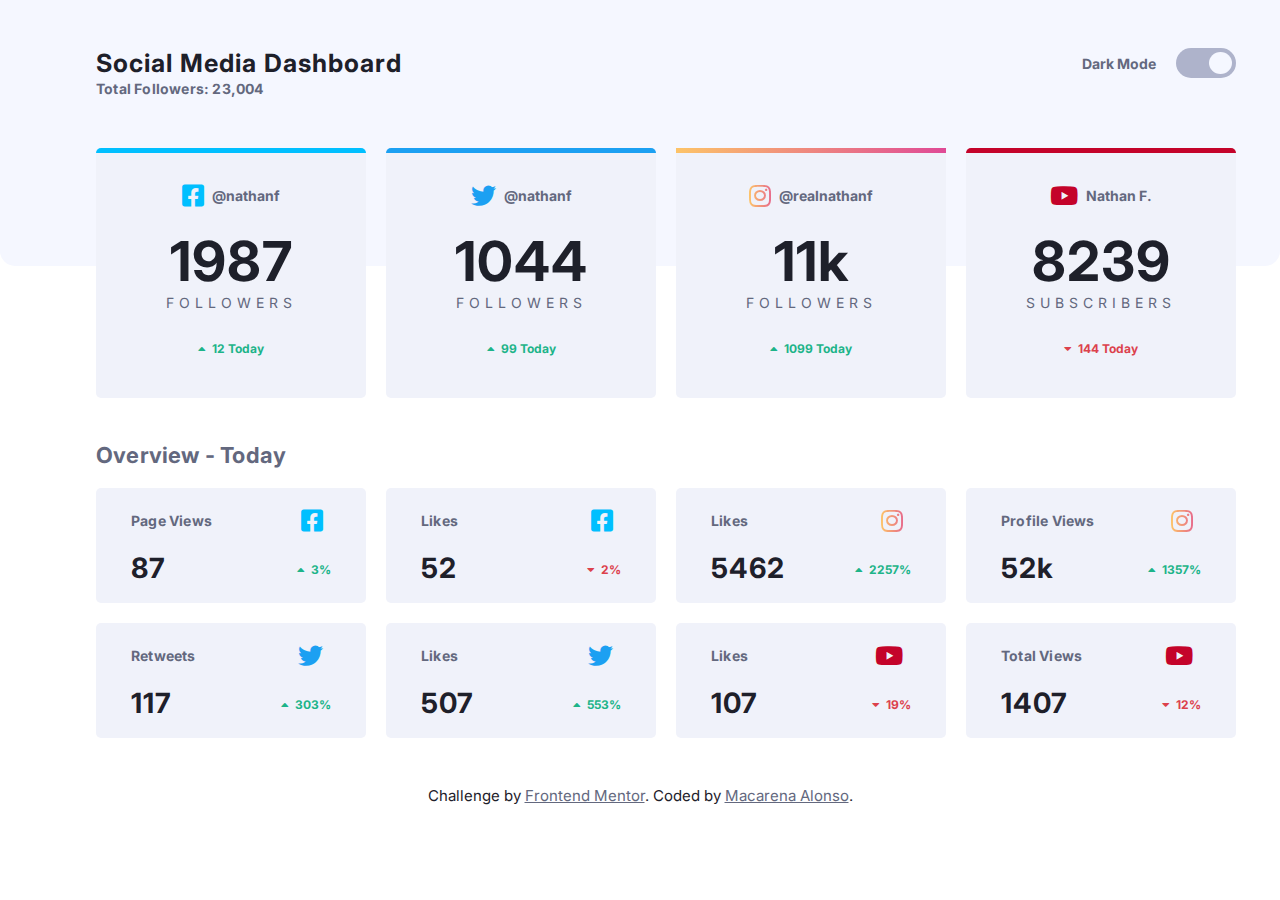
==== commit cb91114f: "final design" ====
--- a/index.html
+++ b/index.html
@@ -2,18 +2,13 @@
 <html lang="en">
 <head>
   <meta charset="UTF-8">
-  <meta name="viewport" content="width=device-width, initial-scale=1.0">
+  <meta name="viewport" content="width=device-width,initial-scale=1">
   <link rel="stylesheet" type="text/css" href="styles.css">
   <link href="https://fonts.googleapis.com/css2?family=Inter:wght@400;700&display=swap" rel="stylesheet">
   <link rel="stylesheet" href="https://use.fontawesome.com/releases/v5.6.3/css/all.css">
   <!--<link rel="icon" type="image/png" sizes="32x32" href="./images/favicon-32x32.png">-->
   
   <title>Frontend Mentor | [Social media dashboard with theme switcher]</title>
-
-  <!--<style>
-    .attribution { font-size: 11px; text-align: center; }
-    .attribution a { color: hsl(228, 45%, 44%); }
-  </style>-->
 </head>
 
 <body>
@@ -219,6 +214,7 @@
 }
 
 toggleSwitch.addEventListener('change', switchTheme, false);
+
 </script>  
 
 </body>
--- a/styles.css
+++ b/styles.css
@@ -15,7 +15,8 @@
   --bg-hover:hsl(180, 2%, 89%);
   --main-text:hsl(230, 17%, 14%);
   --subtext: hsl(228, 12%, 44%);
-  --toggler:hsl(230, 22%, 74%); }
+  --toggler:hsl(230, 22%, 74%);
+  --mode-overview-text:hsl(228, 12%, 44%); }
 
 [data-theme="dark"] {
   --color-facebook: hsl(195, 100%, 50%);
@@ -24,13 +25,14 @@
   --color-youtube: hsl(348, 97%, 39%);
   --color-up:hsl(163, 72%, 41%);
   --color-down: hsl(356, 69%, 56%);
-  --subtext: hsl(228, 12%, 44%);
+  --subtext: hsl(228, 34%, 66%);
   --bg-card:hsl(228, 28%, 20%);
   --bg-body: hsl(230, 17%, 14%);
   --bg-body-top: hsl(232, 19%, 15%);
   --bg-hover:hsl(228, 27%, 33%);
   --main-text: white;
-  --toggler: linear-gradient(to right, rgb(55, 142, 230), rgb(62, 218, 129)); }
+  --toggler: linear-gradient(to right, rgb(55, 142, 230), rgb(62, 218, 129));
+  --mode-overview-text:white; }
 
 body {
   background-color: var(--bg-body);
@@ -82,7 +84,7 @@
     grid-row: 1;
     justify-self: end;
     align-self: baseline;
-    color: var(--subtext);
+    color: var(--mode-overview-text);
     display: flex;
     flex-flow: row;
     justify-content: center; }
@@ -118,14 +120,14 @@
     bottom: 4px;
     content: "";
     height: 22px;
-    left: 4px;
+    right: 4px;
     position: absolute;
     transition: .4s;
     width: 23px; }
   .container input:checked + .slider {
     background-color: var(--toggler); }
   .container input:checked + .slider:before {
-    transform: translateX(26px); }
+    transform: translateX(-26px); }
   .container .slider.round {
     border-radius: 34px; }
   .container .slider.round:before {
@@ -347,7 +349,7 @@
           font-size: 12px;
           font-weight: 700; }
   .container h2 {
-    color: var(--subtext);
+    color: var(--mode-overview-text);
     font-size: 22px;
     font-weight: 700;
     grid-column: 1;
@@ -818,9 +820,12 @@
 .attribution {
   color: var(--main-text);
   font-size: 15px;
-  text-align: center; }
+  text-align: center;
+  color: var(--main-text); }
+  .attribution a {
+    color: var(--subtext); }
 
-@media only screen and (max-width: 375px) {
+@media (min-width: 375px) and (max-width: 767px) {
   body:before {
     bottom: 92.5%; }
 
@@ -862,7 +867,15 @@
         grid-column: 1;
         grid-row: 3;
         width: 320px;
-        height: 250px; }
+        height: 250px;
+        box-sizing: border-box;
+        height: 250px;
+        border-radius: 5px;
+        padding: 30px 50px;
+        background-color: var(--bg-card);
+        border-top: 5px solid;
+        border-image: var(--color-instagram);
+        border-image-slice: 1; }
       .container .cards .youtube {
         grid-column: 1;
         grid-row: 4;
